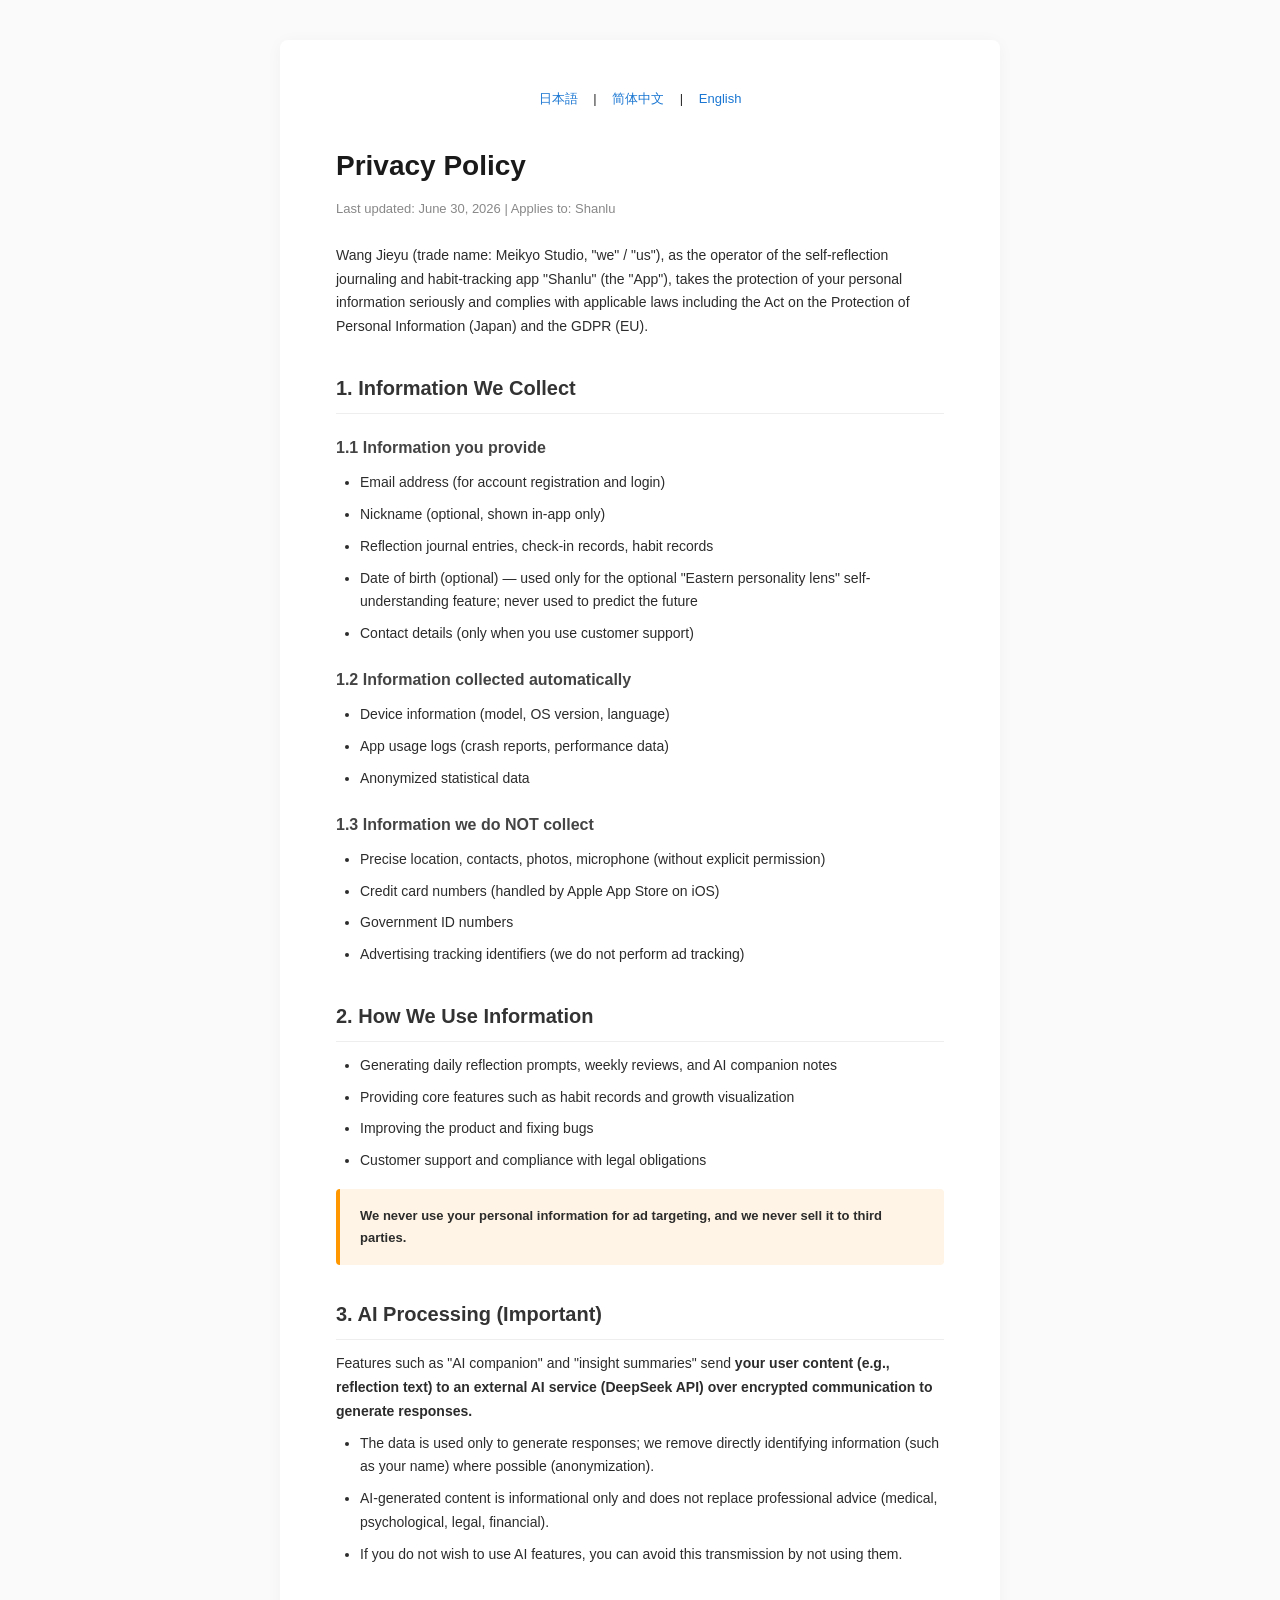
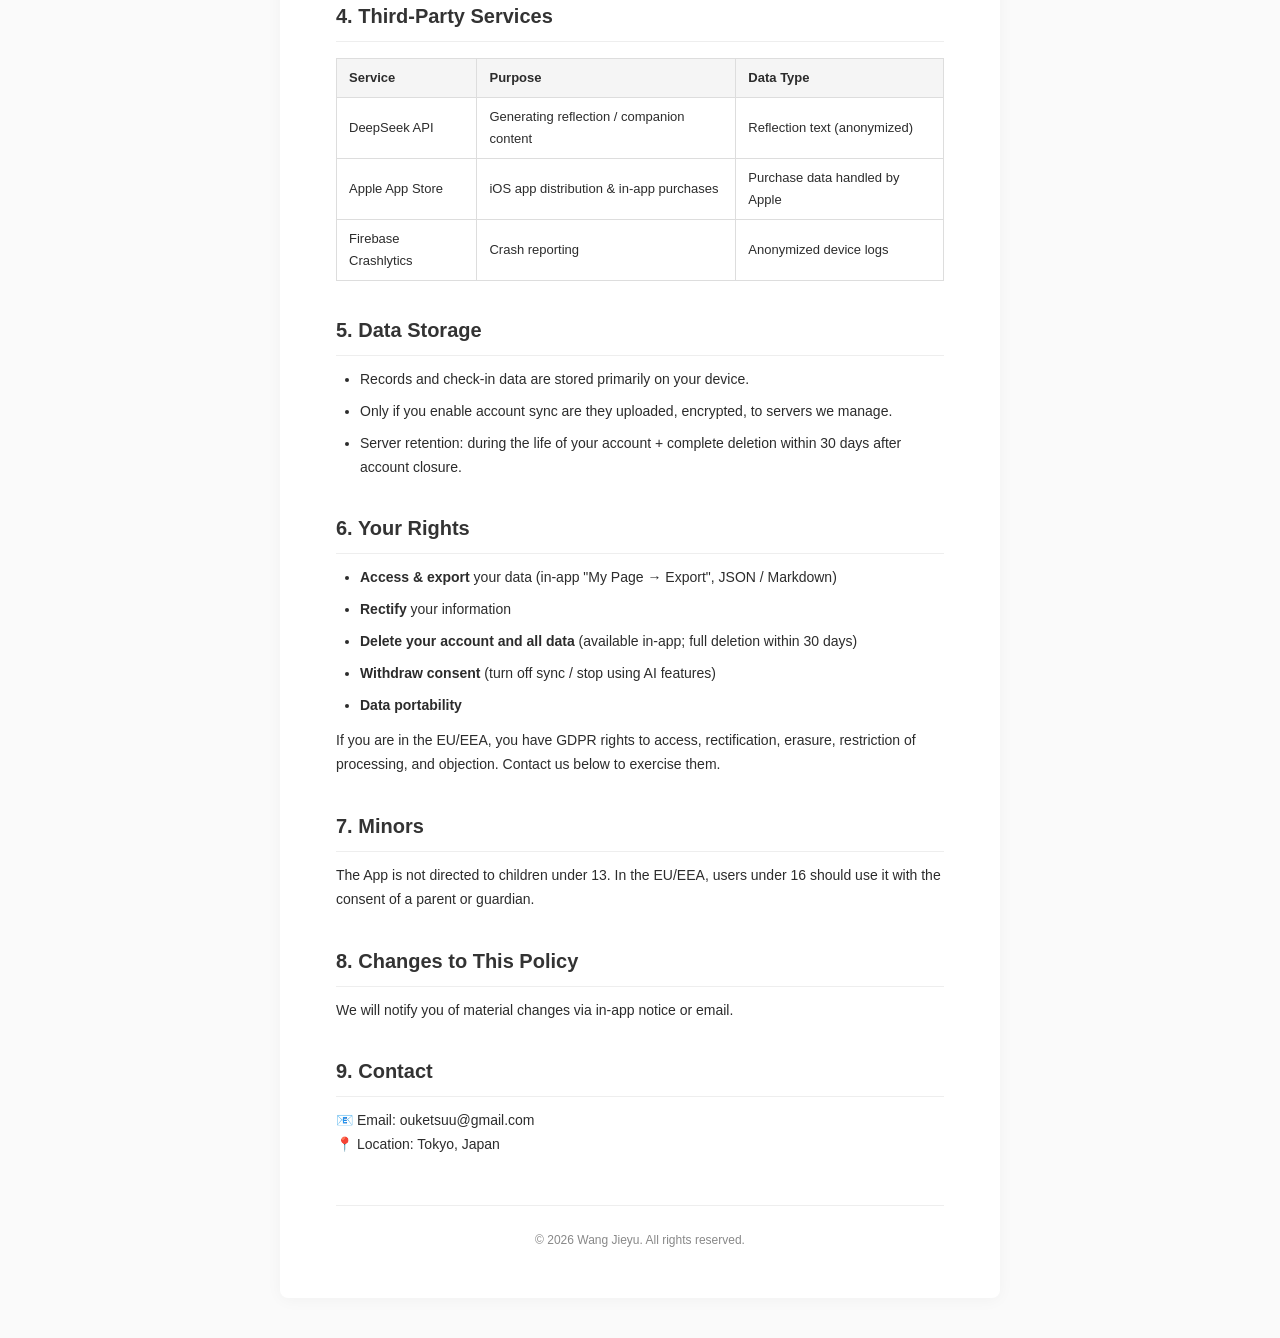
==== privacy-en.html @ e8118f2e "Initial commit: 善録 (Shanlu) legal pages (privacy + terms, ja/zh/en)" ====
<!DOCTYPE html>
<html lang="en">
<head>
<meta charset="UTF-8">
<meta name="viewport" content="width=device-width, initial-scale=1">
<title>Privacy Policy | Shanlu</title>
<link rel="stylesheet" href="style.css">
</head>
<body>
<div class="container">
<div class="lang-switch">
  <a href="privacy-ja.html">日本語</a> |
  <a href="privacy-zh.html">简体中文</a> |
  <a href="privacy-en.html">English</a>
</div>

<h1>Privacy Policy</h1>
<p class="meta">Last updated: June 30, 2026 | Applies to: Shanlu</p>

<p>Wang Jieyu (trade name: Meikyo Studio, "we" / "us"), as the operator of the self-reflection journaling and habit-tracking app "Shanlu" (the "App"), takes the protection of your personal information seriously and complies with applicable laws including the Act on the Protection of Personal Information (Japan) and the GDPR (EU).</p>

<h2>1. Information We Collect</h2>
<h3>1.1 Information you provide</h3>
<ul>
  <li>Email address (for account registration and login)</li>
  <li>Nickname (optional, shown in-app only)</li>
  <li>Reflection journal entries, check-in records, habit records</li>
  <li>Date of birth (optional) — used only for the optional "Eastern personality lens" self-understanding feature; never used to predict the future</li>
  <li>Contact details (only when you use customer support)</li>
</ul>
<h3>1.2 Information collected automatically</h3>
<ul>
  <li>Device information (model, OS version, language)</li>
  <li>App usage logs (crash reports, performance data)</li>
  <li>Anonymized statistical data</li>
</ul>
<h3>1.3 Information we do NOT collect</h3>
<ul>
  <li>Precise location, contacts, photos, microphone (without explicit permission)</li>
  <li>Credit card numbers (handled by Apple App Store on iOS)</li>
  <li>Government ID numbers</li>
  <li>Advertising tracking identifiers (we do not perform ad tracking)</li>
</ul>

<h2>2. How We Use Information</h2>
<ul>
  <li>Generating daily reflection prompts, weekly reviews, and AI companion notes</li>
  <li>Providing core features such as habit records and growth visualization</li>
  <li>Improving the product and fixing bugs</li>
  <li>Customer support and compliance with legal obligations</li>
</ul>
<div class="warning"><strong>We never use your personal information for ad targeting, and we never sell it to third parties.</strong></div>

<h2>3. AI Processing (Important)</h2>
<p>Features such as "AI companion" and "insight summaries" send <strong>your user content (e.g., reflection text) to an external AI service (DeepSeek API) over encrypted communication to generate responses.</strong></p>
<ul>
  <li>The data is used only to generate responses; we remove directly identifying information (such as your name) where possible (anonymization).</li>
  <li>AI-generated content is informational only and does not replace professional advice (medical, psychological, legal, financial).</li>
  <li>If you do not wish to use AI features, you can avoid this transmission by not using them.</li>
</ul>

<h2>4. Third-Party Services</h2>
<table>
<tr><th>Service</th><th>Purpose</th><th>Data Type</th></tr>
<tr><td>DeepSeek API</td><td>Generating reflection / companion content</td><td>Reflection text (anonymized)</td></tr>
<tr><td>Apple App Store</td><td>iOS app distribution & in-app purchases</td><td>Purchase data handled by Apple</td></tr>
<tr><td>Firebase Crashlytics</td><td>Crash reporting</td><td>Anonymized device logs</td></tr>
</table>

<h2>5. Data Storage</h2>
<ul>
  <li>Records and check-in data are stored primarily on your device.</li>
  <li>Only if you enable account sync are they uploaded, encrypted, to servers we manage.</li>
  <li>Server retention: during the life of your account + complete deletion within 30 days after account closure.</li>
</ul>

<h2>6. Your Rights</h2>
<ul>
  <li><strong>Access & export</strong> your data (in-app "My Page → Export", JSON / Markdown)</li>
  <li><strong>Rectify</strong> your information</li>
  <li><strong>Delete your account and all data</strong> (available in-app; full deletion within 30 days)</li>
  <li><strong>Withdraw consent</strong> (turn off sync / stop using AI features)</li>
  <li><strong>Data portability</strong></li>
</ul>
<p>If you are in the EU/EEA, you have GDPR rights to access, rectification, erasure, restriction of processing, and objection. Contact us below to exercise them.</p>

<h2>7. Minors</h2>
<p>The App is not directed to children under 13. In the EU/EEA, users under 16 should use it with the consent of a parent or guardian.</p>

<h2>8. Changes to This Policy</h2>
<p>We will notify you of material changes via in-app notice or email.</p>

<h2>9. Contact</h2>
<p>📧 Email: ouketsuu@gmail.com<br>📍 Location: Tokyo, Japan</p>

<footer>© 2026 Wang Jieyu. All rights reserved.</footer>
</div>
</body>
</html>
---- style.css ----
/* GitHub Pages legal docs · shared CSS */
* { margin:0; padding:0; box-sizing:border-box }
body {
  font-family: -apple-system, BlinkMacSystemFont, "Helvetica Neue", "Hiragino Sans", "PingFang SC", sans-serif;
  line-height: 1.7;
  color: #2c2c2c;
  background: #fafafa;
  padding: 40px 20px;
}
.container { max-width: 720px; margin: 0 auto; background:#fff; padding:48px 56px; border-radius:8px; box-shadow:0 2px 16px rgba(0,0,0,.04) }
h1 { font-size: 28px; margin-bottom: 8px; color:#1a1a1a }
h2 { font-size: 20px; margin: 32px 0 12px; color:#333; border-bottom: 1px solid #eee; padding-bottom: 8px }
h3 { font-size: 16px; margin: 20px 0 10px; color:#444 }
p, li { font-size: 14px; margin-bottom: 8px }
ul, ol { margin-left: 24px; margin-bottom: 12px }
table { width:100%; border-collapse:collapse; margin: 16px 0 24px; font-size: 13px }
th, td { border:1px solid #ddd; padding: 8px 12px; text-align:left }
th { background:#f5f5f5 }
.warning { background:#fff4e5; border-left: 4px solid #ff9800; padding: 16px 20px; margin: 16px 0; border-radius: 4px; font-size: 13px }
.meta { color: #888; font-size: 13px; margin-bottom: 24px }
.lang-switch { text-align:center; margin-bottom: 32px; font-size: 13px }
.lang-switch a { color:#1976d2; text-decoration:none; margin: 0 12px }
.lang-switch a:hover { text-decoration:underline }
footer { text-align:center; margin-top: 48px; padding-top: 24px; border-top: 1px solid #eee; color:#888; font-size: 12px }
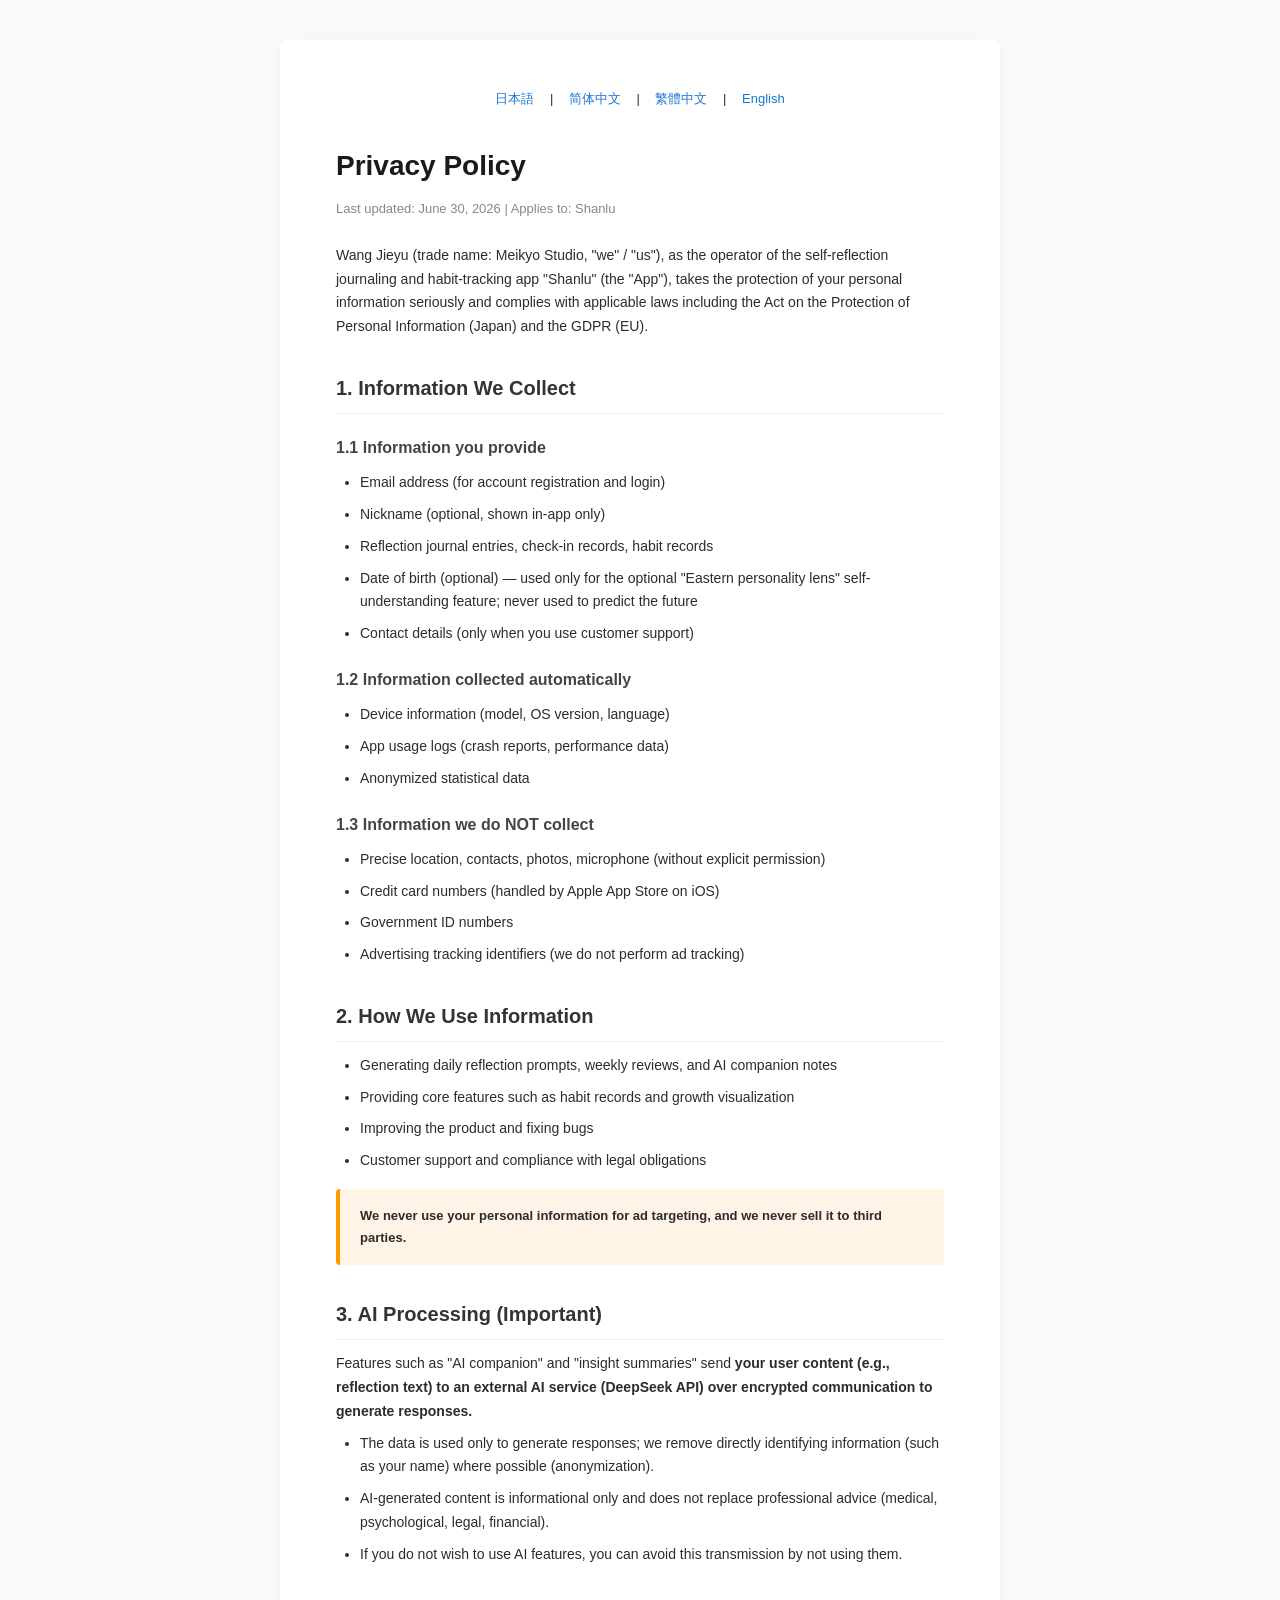
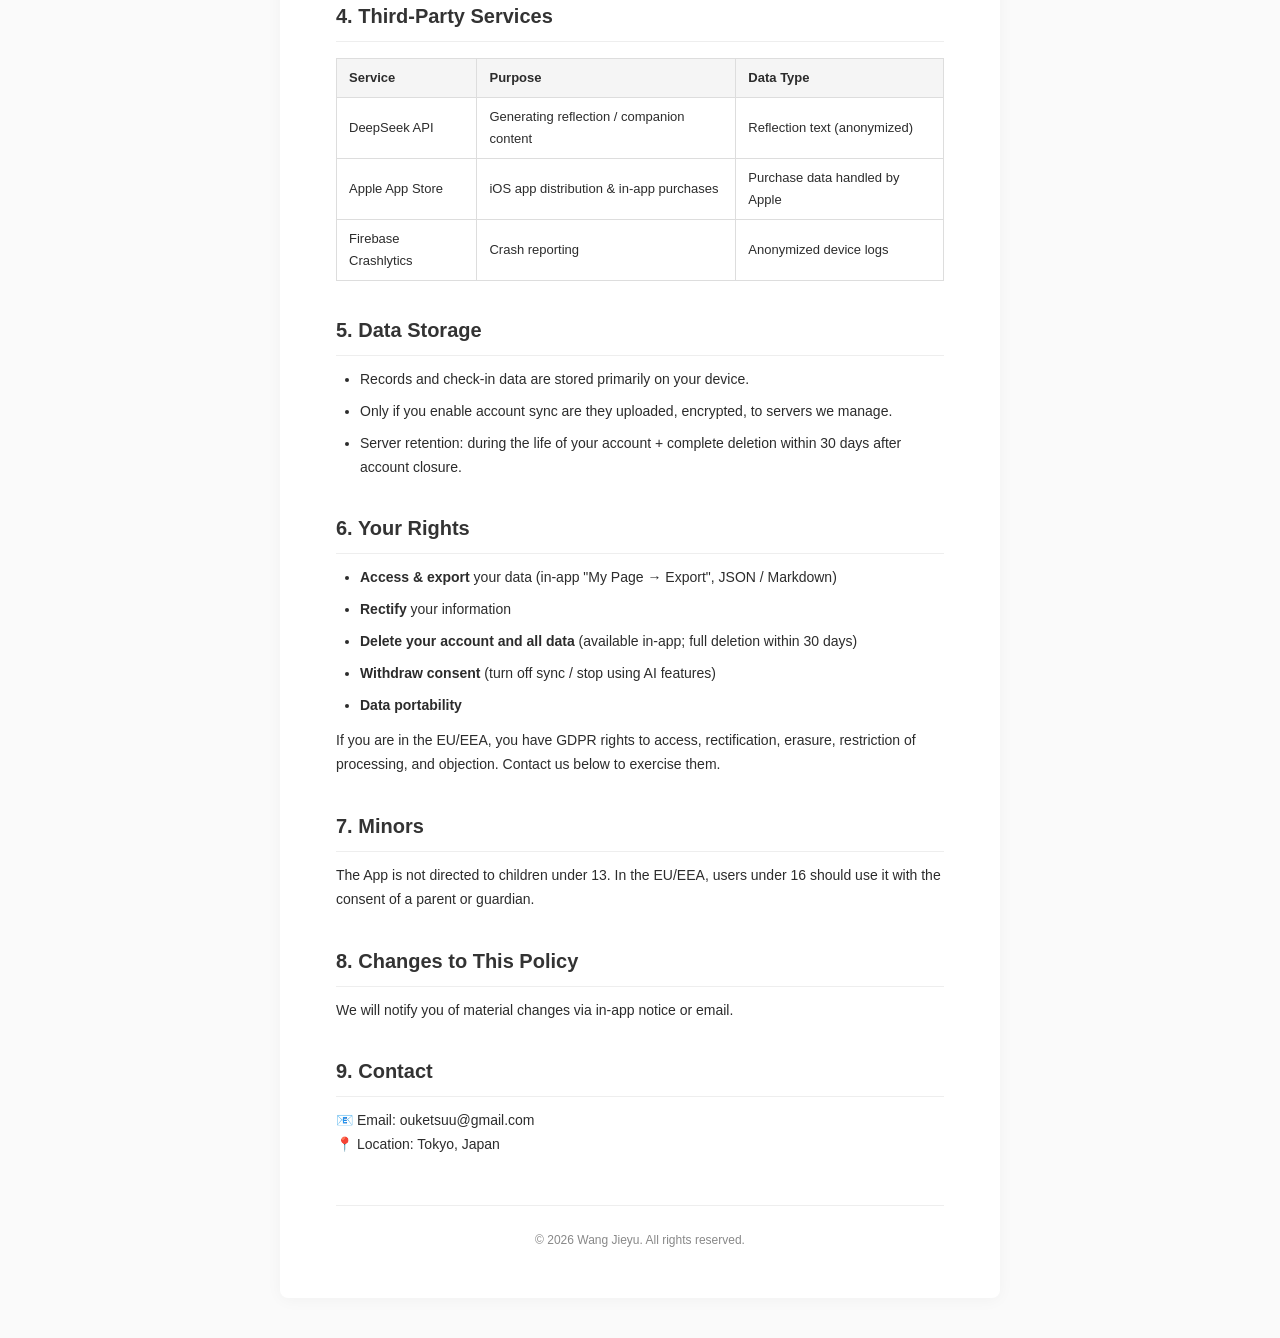
==== commit c0126aa9: "Add Traditional Chinese (zh-Hant) privacy & terms for Taiwan; wire 4-language switcher" ====
--- a/privacy-en.html
+++ b/privacy-en.html
@@ -11,6 +11,7 @@
 <div class="lang-switch">
   <a href="privacy-ja.html">日本語</a> |
   <a href="privacy-zh.html">简体中文</a> |
+  <a href="privacy-zh-TW.html">繁體中文</a> |
   <a href="privacy-en.html">English</a>
 </div>
 
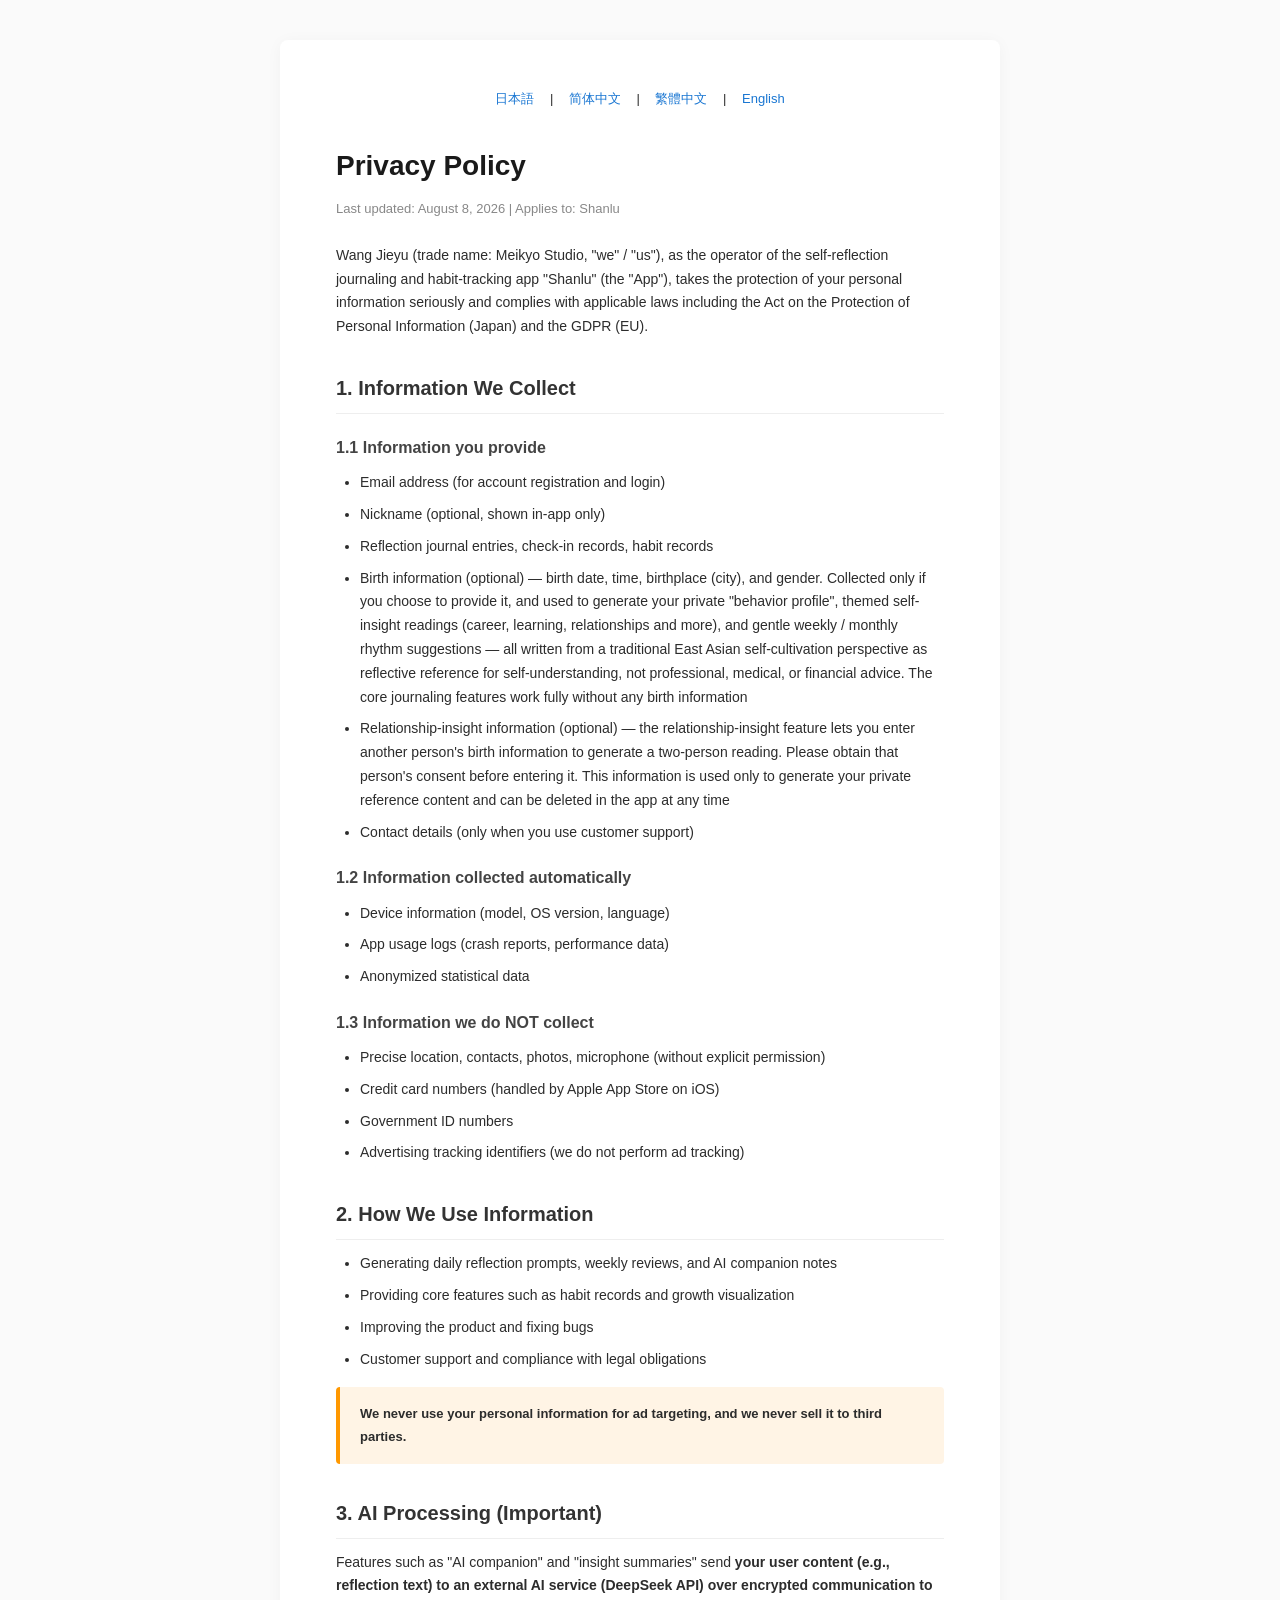
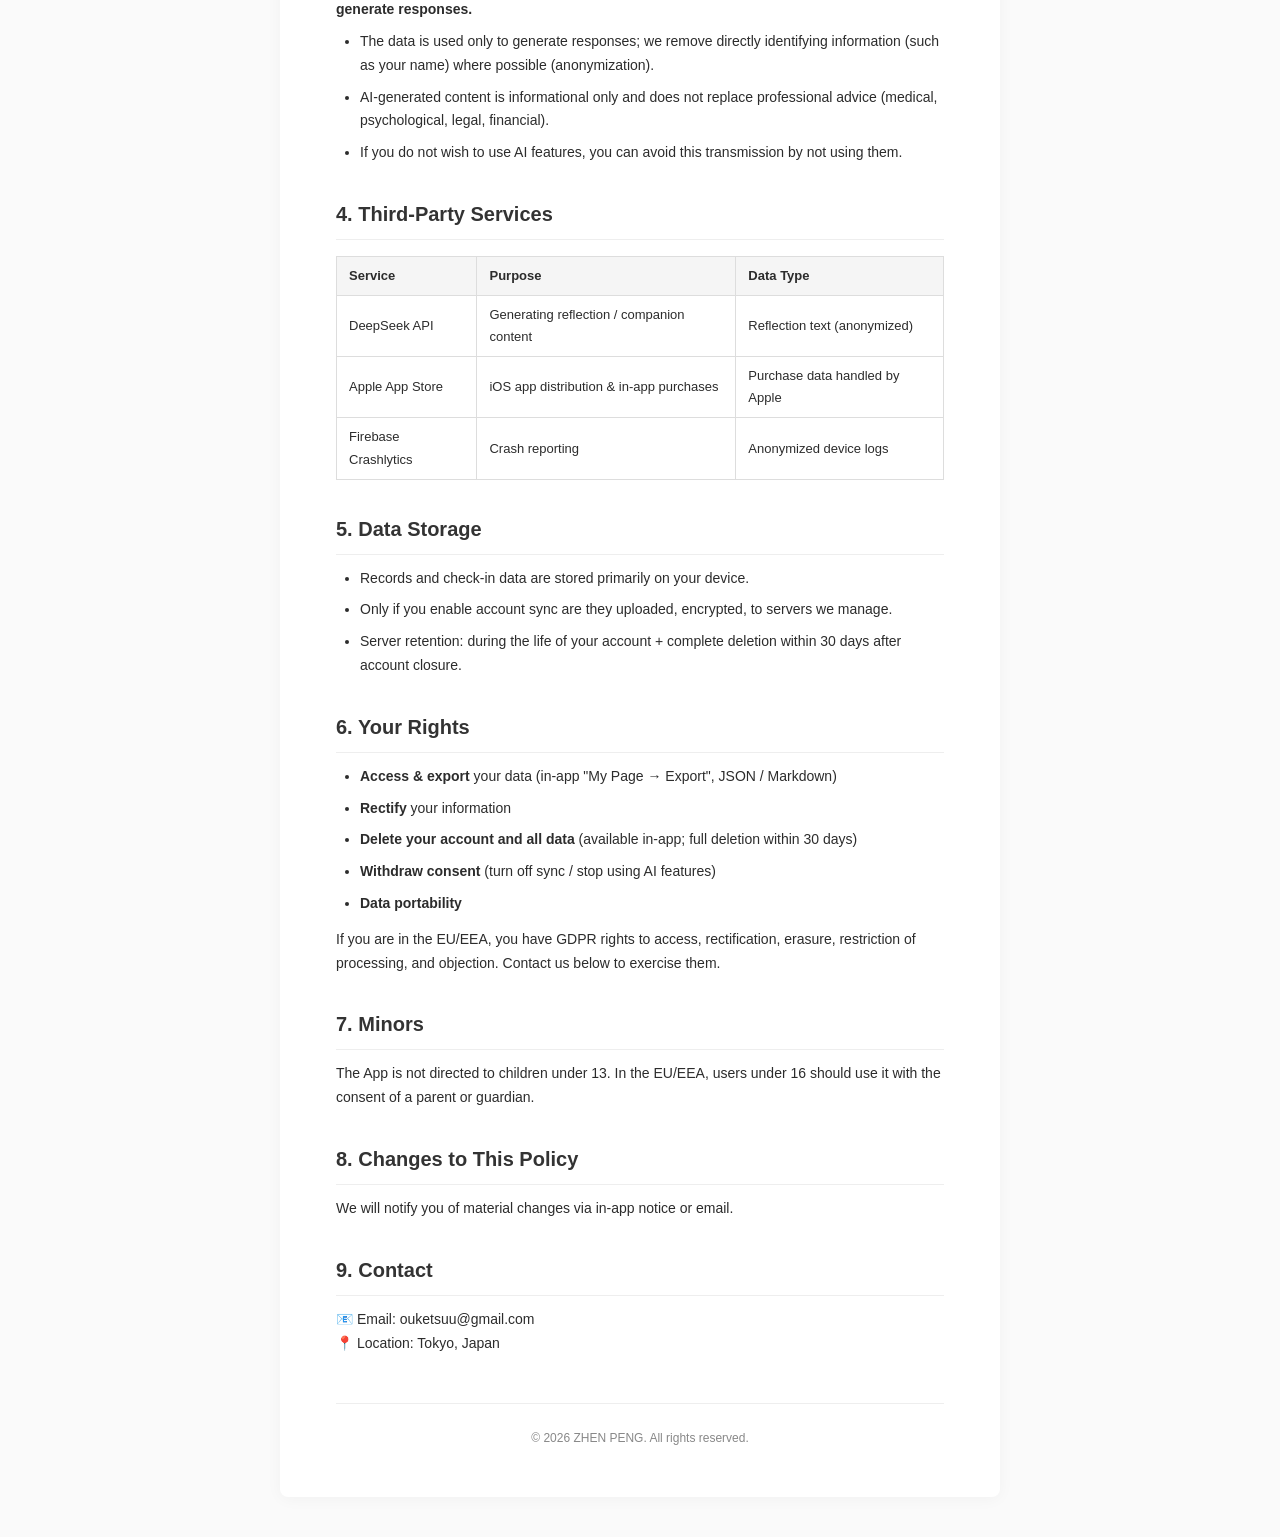
==== commit b8a66154: "隐私政策四语修订:出生资料完整披露(时/分/城市/性别)+关系合盘第三方资料条目+删除「不用于预测未来」不实断言;全站版权署名统一ZHEN PENG Co-Authored-By: Claude Fa" ====
--- a/privacy-en.html
+++ b/privacy-en.html
@@ -16,7 +16,7 @@
 </div>
 
 <h1>Privacy Policy</h1>
-<p class="meta">Last updated: June 30, 2026 | Applies to: Shanlu</p>
+<p class="meta">Last updated: August 8, 2026 | Applies to: Shanlu</p>
 
 <p>Wang Jieyu (trade name: Meikyo Studio, "we" / "us"), as the operator of the self-reflection journaling and habit-tracking app "Shanlu" (the "App"), takes the protection of your personal information seriously and complies with applicable laws including the Act on the Protection of Personal Information (Japan) and the GDPR (EU).</p>
 
@@ -26,7 +26,8 @@
   <li>Email address (for account registration and login)</li>
   <li>Nickname (optional, shown in-app only)</li>
   <li>Reflection journal entries, check-in records, habit records</li>
-  <li>Date of birth (optional) — used only for the optional "Eastern personality lens" self-understanding feature; never used to predict the future</li>
+  <li>Birth information (optional) — birth date, time, birthplace (city), and gender. Collected only if you choose to provide it, and used to generate your private "behavior profile", themed self-insight readings (career, learning, relationships and more), and gentle weekly / monthly rhythm suggestions — all written from a traditional East Asian self-cultivation perspective as reflective reference for self-understanding, not professional, medical, or financial advice. The core journaling features work fully without any birth information</li>
+  <li>Relationship-insight information (optional) — the relationship-insight feature lets you enter another person's birth information to generate a two-person reading. Please obtain that person's consent before entering it. This information is used only to generate your private reference content and can be deleted in the app at any time</li>
   <li>Contact details (only when you use customer support)</li>
 </ul>
 <h3>1.2 Information collected automatically</h3>
@@ -94,7 +95,7 @@
 <h2>9. Contact</h2>
 <p>📧 Email: ouketsuu@gmail.com<br>📍 Location: Tokyo, Japan</p>
 
-<footer>© 2026 Wang Jieyu. All rights reserved.</footer>
+<footer>© 2026 ZHEN PENG. All rights reserved.</footer>
 </div>
 </body>
 </html>
